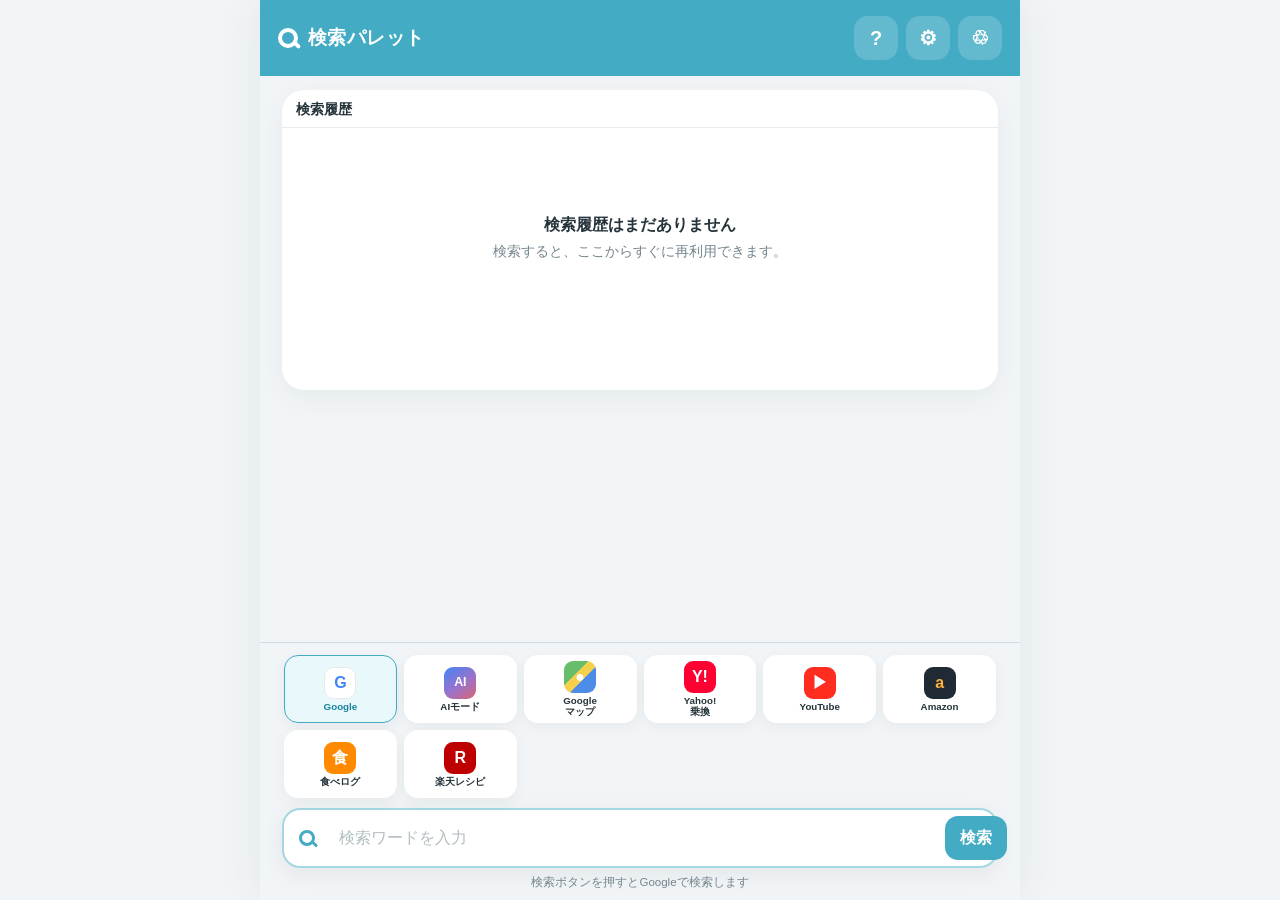
==== index.html @ 948d1f97 "Add files via upload" ====
<!doctype html>
<html lang="ja">
  <head>
    <meta charset="UTF-8" />
    <meta name="viewport" content="width=device-width, initial-scale=1, viewport-fit=cover" />
    <meta name="theme-color" content="#43abc4" />
    <meta name="apple-mobile-web-app-capable" content="yes" />
    <meta name="apple-mobile-web-app-status-bar-style" content="default" />
    <meta name="apple-mobile-web-app-title" content="検索パレット" />
    <meta name="description" content="検索先をすばやく選べる、履歴とお気に入り付きの検索ランチャー" />
    <link rel="manifest" href="./manifest.webmanifest" />
    <link rel="icon" href="./icon.svg" type="image/svg+xml" />
    <link rel="apple-touch-icon" href="./icon.svg" />
    <link rel="stylesheet" href="./styles.css?v=12" />
    <title>検索パレット</title>
  </head>
  <body>
    <div class="app-shell">
      <header class="app-header">
        <div class="brand" aria-label="検索パレット">
          <span class="brand-mark" aria-hidden="true"></span>
          <span>検索パレット</span>
        </div>
        <div class="header-actions">
          <button class="icon-button" id="helpButton" type="button" aria-label="使い方">?</button>
          <button class="icon-button" id="settingsButton" type="button" aria-label="普段使う駅の設定">⚙</button>
          <button class="icon-button" id="clearButton" type="button" aria-label="お気に入り以外の履歴を削除">
            <span aria-hidden="true">♲</span>
          </button>
        </div>
      </header>

      <main>
        <section class="history-card" aria-labelledby="historyTitle">
          <div class="section-heading">
            <h1 id="historyTitle">検索履歴</h1>
          </div>
          <div class="history-list" id="historyList" aria-live="polite"></div>
        </section>

        <section class="search-panel" aria-label="検索">
          <div class="service-strip" id="serviceStrip" aria-label="検索先を選択">
            <button class="service-button is-selected" type="button" data-service="google">
              <span class="service-icon google">G</span><span>Google</span>
            </button>
            <button class="service-button" type="button" data-service="aiMode">
              <span class="service-icon ai-mode">AI</span><span>AIモード</span>
            </button>
            <button class="service-button" type="button" data-service="maps">
              <span class="service-icon maps">●</span><span>Google<br />マップ</span>
            </button>
            <button class="service-button" type="button" data-service="yahooTransit">
              <span class="service-icon yahoo-transit">Y!</span><span>Yahoo!<br />乗換</span>
            </button>
            <button class="service-button" type="button" data-service="youtube">
              <span class="service-icon youtube">▶</span><span>YouTube</span>
            </button>
            <button class="service-button" type="button" data-service="amazon">
              <span class="service-icon amazon">a</span><span>Amazon</span>
            </button>
            <button class="service-button" type="button" data-service="tabelog">
              <span class="service-icon tabelog">食</span><span>食べログ</span>
            </button>
            <button class="service-button" type="button" data-service="rakuten">
              <span class="service-icon rakuten">R</span><span>楽天レシピ</span>
            </button>
          </div>

          <form class="search-form" id="searchForm">
            <label class="sr-only" for="searchInput">検索ワードを入力</label>
            <span class="input-mark" aria-hidden="true"></span>
            <input
              id="searchInput"
              name="query"
              type="search"
              placeholder="検索ワードを入力"
              autocomplete="off"
              autocapitalize="none"
              enterkeyhint="search"
              autofocus
            />
            <button class="input-clear-button" id="inputClearButton" type="button" aria-label="入力文字をすべて削除">×</button>
            <button class="submit-button" type="submit" aria-label="検索する">検索</button>
          </form>
          <p class="selected-service" id="selectedService">検索ボタンを押すとGoogleで検索します</p>
        </section>
      </main>
    </div>

    <dialog id="helpDialog">
      <div class="dialog-body">
        <h2>使い方</h2>
        <ol>
          <li>検索ワードを入力します。</li>
          <li>使いたいサービスのボタンを押すと、すぐに検索します。</li>
          <li>キーボードの「検索」または入力欄右側の検索ボタンでは、Google検索を実行します。</li>
        </ol>
        <p>履歴の星を押すと、お気に入りとして上部に固定できます。Yahoo!乗換案内の出発駅と検索ボタンの並び順は、右上の歯車ボタンから変更できます。</p>
        <button class="dialog-close" id="closeHelpButton" type="button">閉じる</button>
      </div>
    </dialog>

    <dialog id="stationDialog">
      <form class="dialog-body" id="stationForm" method="dialog">
        <h2>普段使う駅の設定</h2>
        <p>Yahoo!乗換案内で出発駅として使用します。駅名を入力してください。</p>
        <label class="station-label" for="stationInput">出発駅</label>
        <input id="stationInput" class="station-input" type="text" placeholder="例：浜松" autocomplete="off" />
        <div class="order-heading">
          <span>検索ボタンの並び順</span>
          <button id="resetOrderButton" class="order-reset" type="button">初期順に戻す</button>
        </div>
        <div id="orderList" class="order-list" aria-label="検索ボタンの並び順"></div>
        <div class="dialog-actions">
          <button class="dialog-cancel" id="cancelStationButton" type="button">キャンセル</button>
          <button class="dialog-close" type="submit">保存</button>
        </div>
      </form>
    </dialog>

    <div class="toast" id="toast" role="status" aria-live="polite"></div>
    <script src="./app.js?v=19" defer></script>
  </body>
</html>
---- styles.css ----
:root {
  color-scheme: light;
  --brand: #43abc4;
  --brand-deep: #18849e;
  --brand-pale: #e9f8fb;
  --ink: #25333a;
  --muted: #75868e;
  --line: #e6ecef;
  --surface: #ffffff;
  --page: #f2f5f7;
  --favorite: #f2b93b;
  font-family: -apple-system, BlinkMacSystemFont, "Hiragino Sans", "Yu Gothic", "Noto Sans JP", sans-serif;
}

* { box-sizing: border-box; }

html, body { margin: 0; min-height: 100%; background: var(--page); color: var(--ink); }

body {
  min-height: 100dvh;
  overscroll-behavior-y: none;
  -webkit-tap-highlight-color: transparent;
}

button, input { font: inherit; }
button { -webkit-touch-callout: none; }

.app-shell {
  min-height: 100dvh;
  max-width: 760px;
  margin: 0 auto;
  background: var(--page);
  box-shadow: 0 0 42px rgba(31, 68, 82, 0.08);
}

.app-header {
  min-height: calc(76px + env(safe-area-inset-top));
  padding: calc(14px + env(safe-area-inset-top)) 18px 14px;
  background: var(--brand);
  color: white;
  display: flex;
  align-items: center;
  justify-content: space-between;
}

.brand { display: flex; align-items: center; gap: 10px; font-weight: 800; font-size: 1.2rem; letter-spacing: .02em; }
.brand-mark, .input-mark { width: 20px; height: 20px; border: 4px solid currentColor; border-radius: 50%; display: inline-block; position: relative; }
.brand-mark::after, .input-mark::after { content: ""; width: 8px; height: 4px; background: currentColor; position: absolute; right: -7px; bottom: -3px; transform: rotate(45deg); border-radius: 4px; }
.header-actions { display: flex; gap: 8px; }
.icon-button { width: 44px; height: 44px; border: 0; border-radius: 14px; color: white; background: rgba(255,255,255,.17); font-weight: 800; font-size: 1.25rem; cursor: pointer; }

main { padding: 14px 14px calc(314px + env(safe-area-inset-bottom)); }
.history-card { background: var(--surface); border-radius: 22px; min-height: 300px; overflow: hidden; box-shadow: 0 8px 28px rgba(25, 63, 77, .06); }
.section-heading { padding: 10px 14px 8px; border-bottom: 1px solid var(--line); }
h1 { font-size: .9rem; margin: 0; }
.history-list { max-height: calc(100dvh - 335px); min-height: 220px; overflow-y: auto; }

.empty-state { min-height: 220px; display: grid; place-content: center; text-align: center; color: var(--muted); padding: 30px; }
.empty-state strong { color: var(--ink); margin-bottom: 6px; }
.empty-state p { margin: 0; font-size: .88rem; }
.history-item { display: grid; grid-template-columns: 44px 1fr 44px 44px; align-items: center; min-height: 68px; padding: 4px 8px; border-bottom: 1px solid var(--line); }
.history-item.is-favorite { background: linear-gradient(90deg, #fffaf0, #fff); }
.row-button { border: 0; background: transparent; color: #aec0c6; min-width: 44px; min-height: 44px; border-radius: 12px; cursor: pointer; font-size: 1.15rem; }
.row-button:active { background: var(--brand-pale); }
.favorite-button { color: #bdc9cd; font-size: 1.45rem; }
.favorite-button.is-active { color: var(--favorite); }
.history-query { border: 0; background: transparent; text-align: left; padding: 11px 8px; min-width: 0; cursor: pointer; color: var(--ink); }
.query-text { font-weight: 700; display: block; overflow: hidden; white-space: nowrap; text-overflow: ellipsis; }
.query-meta { display: block; color: var(--muted); font-size: .72rem; margin-top: 3px; }

.search-panel { position: fixed; z-index: 20; left: 50%; bottom: 0; transform: translateX(-50%); width: min(760px, 100%); padding: 10px 12px calc(10px + env(safe-area-inset-bottom)); background: rgba(242,245,247,.95); backdrop-filter: blur(16px); border-top: 1px solid rgba(180,198,205,.55); }
.search-panel.is-keyboard-visible { position: absolute; bottom: auto; transform: translate(-50%, -100%); padding-bottom: 10px; }
.service-strip { display: grid; grid-template-columns: repeat(4, minmax(0, 1fr)); gap: 7px; padding: 2px 2px 10px; }
.service-button { width: 100%; border: 1px solid transparent; border-radius: 14px; min-height: 62px; padding: 5px 2px 4px; background: var(--surface); color: var(--ink); display: flex; flex-direction: column; justify-content: center; align-items: center; gap: 3px; font-size: .61rem; line-height: 1.1; font-weight: 700; cursor: pointer; box-shadow: 0 4px 14px rgba(36,61,70,.06); }
.service-button.is-selected { border-color: var(--brand); background: var(--brand-pale); color: var(--brand-deep); }
.service-icon { width: 32px; height: 32px; border-radius: 9px; display: grid; place-items: center; color: white; background: var(--brand); font-size: 1rem; font-weight: 900; }
.service-icon.google { background: #fff; color: #4285f4; border: 1px solid #e7eaec; }
.service-icon.ai-mode { background: linear-gradient(145deg, #4285f4, #9b72cb 55%, #d96570); font-size: .78rem; letter-spacing: -.03em; }
.service-icon.maps { background: linear-gradient(135deg,#67bd6a 0 38%,#f4d04d 38% 58%,#4d8de7 58%); }
.service-icon.youtube { background: #ff2d20; }
.service-icon.rakuten { background: #bf0000; }
.service-icon.amazon { background: #202a35; color: #ffb23e; }
.service-icon.tabelog { background: #ff8a00; }
.service-icon.yahoo-transit { background: #ff0033; font-size: 1rem; }

.search-form { display: grid; grid-template-columns: 32px 1fr 38px auto; align-items: center; gap: 6px; min-height: 58px; padding: 6px 7px 6px 15px; background: var(--surface); border: 2px solid transparent; border-radius: 18px; box-shadow: 0 6px 22px rgba(36,61,70,.08); }
.search-form:focus-within { border-color: rgba(67,171,196,.48); }
.input-mark { width: 16px; height: 16px; border-width: 3px; color: var(--brand); }
.input-mark::after { width: 6px; height: 3px; right: -6px; }
#searchInput { width: 100%; border: 0; outline: 0; font-size: 1rem; color: var(--ink); min-height: 42px; background: transparent; }
#searchInput::placeholder { color: #b3bec2; }
.input-clear-button { width: 36px; height: 36px; border: 0; border-radius: 50%; background: #e8edef; color: #71828a; font-size: 1.35rem; line-height: 1; font-weight: 500; cursor: pointer; }
.input-clear-button[hidden] { display: none; }
.submit-button { border: 0; border-radius: 13px; min-width: 62px; min-height: 44px; background: var(--brand); color: white; font-weight: 800; cursor: pointer; }
.submit-button:active { background: var(--brand-deep); }
.selected-service { margin: 7px 4px 0; text-align: center; color: var(--muted); font-size: .72rem; }

dialog { width: min(420px, calc(100% - 36px)); border: 0; border-radius: 22px; padding: 0; color: var(--ink); box-shadow: 0 20px 80px rgba(17,45,55,.28); }
dialog::backdrop { background: rgba(20,45,55,.42); backdrop-filter: blur(3px); }
.dialog-body { padding: 24px; }
.dialog-body h2 { margin: 0 0 14px; }
.dialog-body ol { padding-left: 1.4rem; line-height: 1.8; }
.dialog-body p { font-size: .88rem; color: var(--muted); line-height: 1.7; }
.dialog-close { width: 100%; min-height: 48px; border: 0; border-radius: 14px; background: var(--brand); color: white; font-weight: 800; }
.station-label { display: block; margin: 18px 0 7px; font-size: .82rem; font-weight: 800; }
.station-input { width: 100%; min-height: 50px; border: 2px solid var(--line); border-radius: 14px; padding: 0 14px; outline: 0; font-size: 1rem; }
.station-input:focus { border-color: var(--brand); }
.order-heading { display: flex; align-items: center; justify-content: space-between; gap: 12px; margin: 20px 0 8px; font-size: .82rem; font-weight: 800; }
.order-reset { border: 0; background: transparent; color: var(--brand-deep); padding: 6px; font-size: .76rem; font-weight: 800; }
.order-list { border: 1px solid var(--line); border-radius: 14px; overflow: hidden; max-height: 250px; overflow-y: auto; }
.order-item { display: grid; grid-template-columns: 1fr 42px 42px; align-items: center; min-height: 44px; padding-left: 13px; border-bottom: 1px solid var(--line); font-size: .82rem; font-weight: 700; }
.order-item:last-child { border-bottom: 0; }
.order-button { height: 38px; border: 0; background: transparent; color: var(--brand-deep); font-size: 1.05rem; font-weight: 900; }
.order-button:disabled { color: #c9d3d7; }
.dialog-actions { display: grid; grid-template-columns: 1fr 1.4fr; gap: 10px; margin-top: 18px; }
.dialog-actions .dialog-close { width: auto; }
.dialog-cancel { min-height: 48px; border: 0; border-radius: 14px; background: #edf1f3; color: var(--ink); font-weight: 800; }
.toast { position: fixed; z-index: 50; top: calc(86px + env(safe-area-inset-top)); left: 50%; transform: translate(-50%,-12px); max-width: calc(100% - 32px); background: #26383f; color: white; padding: 10px 16px; border-radius: 999px; font-size: .82rem; opacity: 0; pointer-events: none; transition: .2s ease; }
.toast.is-visible { opacity: 1; transform: translate(-50%,0); }
.sr-only { position: absolute; width: 1px; height: 1px; padding: 0; margin: -1px; overflow: hidden; clip: rect(0,0,0,0); white-space: nowrap; border: 0; }

@media (min-width: 620px) {
  main { padding-left: 22px; padding-right: 22px; padding-bottom: calc(250px + env(safe-area-inset-bottom)); }
  .search-panel { padding-left: 22px; padding-right: 22px; }
  .service-strip { grid-template-columns: repeat(6, minmax(0, 1fr)); }
  .service-button { min-height: 68px; }
}

@media (max-height: 680px) {
  .history-list { max-height: 250px; }
  .history-card { min-height: 250px; }
}

@media (prefers-reduced-motion: reduce) { *, *::before, *::after { scroll-behavior: auto !important; transition: none !important; } }
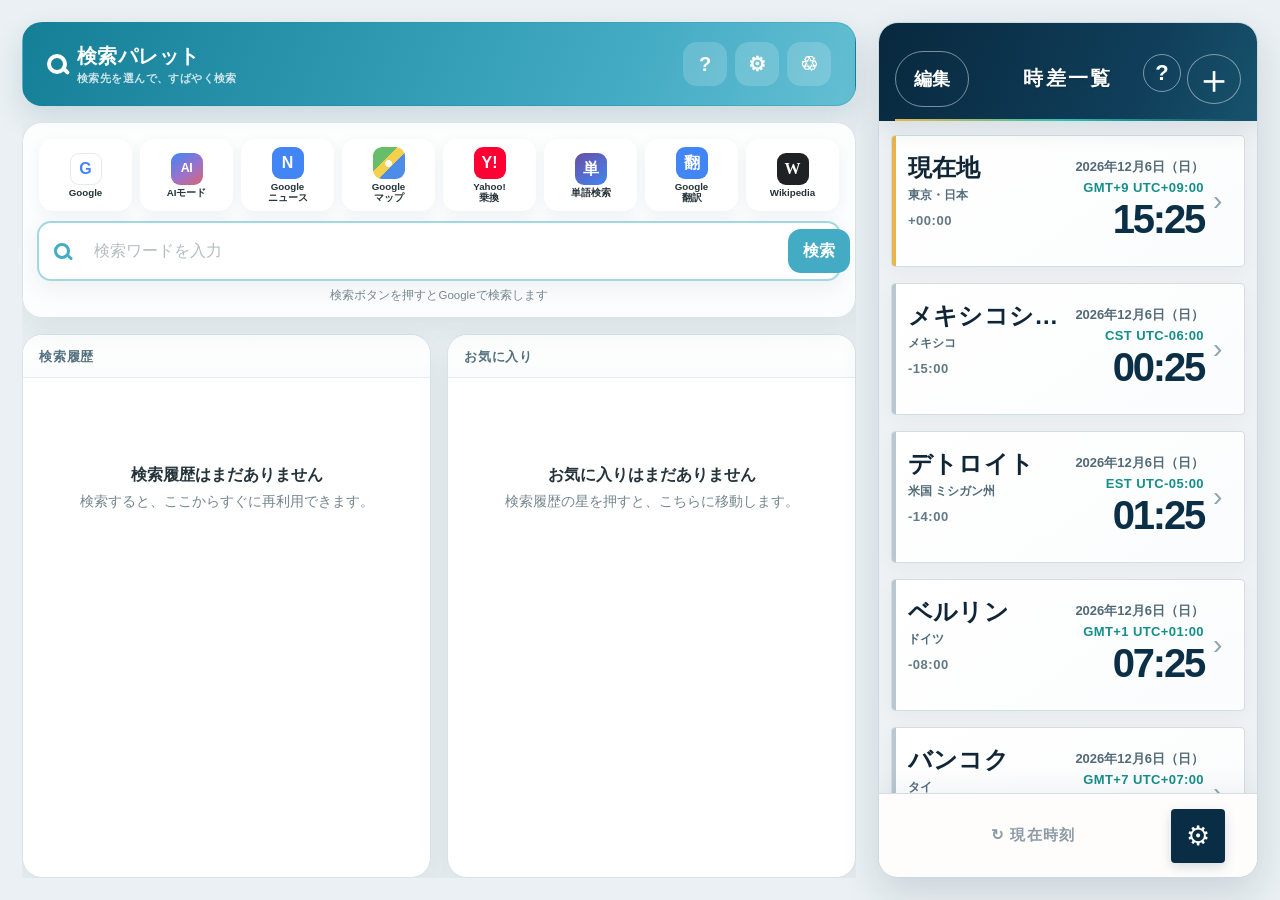
==== commit 2c12cb5b: "Add files via upload" ====
--- a/index.html
+++ b/index.html
@@ -11,15 +11,16 @@
     <link rel="manifest" href="./manifest.webmanifest" />
     <link rel="icon" href="./icon.svg" type="image/svg+xml" />
     <link rel="apple-touch-icon" href="./icon.svg" />
-    <link rel="stylesheet" href="./styles.css?v=12" />
+    <link rel="stylesheet" href="./styles.css" />
     <title>検索パレット</title>
   </head>
   <body>
     <div class="app-shell">
+      <div class="workspace">
       <header class="app-header">
         <div class="brand" aria-label="検索パレット">
           <span class="brand-mark" aria-hidden="true"></span>
-          <span>検索パレット</span>
+          <span><strong>検索パレット</strong><small>検索先を選んで、すばやく検索</small></span>
         </div>
         <div class="header-actions">
           <button class="icon-button" id="helpButton" type="button" aria-label="使い方">?</button>
@@ -30,21 +31,32 @@
         </div>
       </header>
 
-      <main>
-        <section class="history-card" aria-labelledby="historyTitle">
-          <div class="section-heading">
-            <h1 id="historyTitle">検索履歴</h1>
-          </div>
-          <div class="history-list" id="historyList" aria-live="polite"></div>
-        </section>
+      <main class="search-workspace">
+        <div class="records-grid">
+          <section class="history-card" aria-labelledby="historyTitle">
+            <div class="section-heading">
+              <h1 id="historyTitle">検索履歴</h1>
+            </div>
+            <div class="history-list" id="historyList" aria-live="polite"></div>
+          </section>
+          <section class="favorites-card" aria-labelledby="favoritesTitle">
+            <div class="section-heading favorites-heading">
+              <h1 id="favoritesTitle">お気に入り</h1>
+            </div>
+            <div class="history-list" id="favoritesList" aria-live="polite"></div>
+          </section>
+        </div>
 
         <section class="search-panel" aria-label="検索">
           <div class="service-strip" id="serviceStrip" aria-label="検索先を選択">
-            <button class="service-button is-selected" type="button" data-service="google">
+            <button class="service-button" type="button" data-service="google">
               <span class="service-icon google">G</span><span>Google</span>
             </button>
             <button class="service-button" type="button" data-service="aiMode">
               <span class="service-icon ai-mode">AI</span><span>AIモード</span>
+            </button>
+            <button class="service-button" type="button" data-service="googleNews">
+              <span class="service-icon google-news">N</span><span>Google<br />ニュース</span>
             </button>
             <button class="service-button" type="button" data-service="maps">
               <span class="service-icon maps">●</span><span>Google<br />マップ</span>
@@ -52,17 +64,14 @@
             <button class="service-button" type="button" data-service="yahooTransit">
               <span class="service-icon yahoo-transit">Y!</span><span>Yahoo!<br />乗換</span>
             </button>
-            <button class="service-button" type="button" data-service="youtube">
-              <span class="service-icon youtube">▶</span><span>YouTube</span>
+            <button class="service-button" type="button" data-service="wordAi">
+              <span class="service-icon word-ai">単</span><span>単語検索</span>
             </button>
-            <button class="service-button" type="button" data-service="amazon">
-              <span class="service-icon amazon">a</span><span>Amazon</span>
+            <button class="service-button" type="button" data-service="googleTranslate">
+              <span class="service-icon google-translate">翻</span><span>Google<br />翻訳</span>
             </button>
-            <button class="service-button" type="button" data-service="tabelog">
-              <span class="service-icon tabelog">食</span><span>食べログ</span>
-            </button>
-            <button class="service-button" type="button" data-service="rakuten">
-              <span class="service-icon rakuten">R</span><span>楽天レシピ</span>
+            <button class="service-button" type="button" data-service="wikipedia">
+              <span class="service-icon wikipedia">W</span><span>Wikipedia</span>
             </button>
           </div>
 
@@ -85,6 +94,10 @@
           <p class="selected-service" id="selectedService">検索ボタンを押すとGoogleで検索します</p>
         </section>
       </main>
+      <aside class="clock-workspace" aria-label="時差一覧">
+        <iframe class="clock-frame" src="./world-clock.html" title="世界時差時計"></iframe>
+      </aside>
+      </div>
     </div>
 
     <dialog id="helpDialog">
@@ -119,6 +132,6 @@
     </dialog>
 
     <div class="toast" id="toast" role="status" aria-live="polite"></div>
-    <script src="./app.js?v=19" defer></script>
+    <script src="./app.js" defer></script>
   </body>
 </html>
--- a/styles.css
+++ b/styles.css
@@ -18,7 +18,7 @@
 
 body {
   min-height: 100dvh;
-  overscroll-behavior-y: none;
+  overscroll-behavior-y: contain;
   -webkit-tap-highlight-color: transparent;
 }
 
@@ -27,7 +27,7 @@
 
 .app-shell {
   min-height: 100dvh;
-  max-width: 760px;
+  max-width: 1480px;
   margin: 0 auto;
   background: var(--page);
   box-shadow: 0 0 42px rgba(31, 68, 82, 0.08);
@@ -44,13 +44,19 @@
 }
 
 .brand { display: flex; align-items: center; gap: 10px; font-weight: 800; font-size: 1.2rem; letter-spacing: .02em; }
+.brand > span:last-child { display: flex; flex-direction: column; gap: 2px; }
+.brand strong { font: inherit; }
+.brand small { font-size: .66rem; font-weight: 600; opacity: .78; letter-spacing: .04em; }
 .brand-mark, .input-mark { width: 20px; height: 20px; border: 4px solid currentColor; border-radius: 50%; display: inline-block; position: relative; }
 .brand-mark::after, .input-mark::after { content: ""; width: 8px; height: 4px; background: currentColor; position: absolute; right: -7px; bottom: -3px; transform: rotate(45deg); border-radius: 4px; }
 .header-actions { display: flex; gap: 8px; }
 .icon-button { width: 44px; height: 44px; border: 0; border-radius: 14px; color: white; background: rgba(255,255,255,.17); font-weight: 800; font-size: 1.25rem; cursor: pointer; }
 
+.workspace { min-width: 0; }
 main { padding: 14px 14px calc(314px + env(safe-area-inset-bottom)); }
-.history-card { background: var(--surface); border-radius: 22px; min-height: 300px; overflow: hidden; box-shadow: 0 8px 28px rgba(25, 63, 77, .06); }
+.records-grid { min-width: 0; }
+.history-card, .favorites-card { background: var(--surface); border-radius: 22px; min-height: 300px; overflow: hidden; box-shadow: 0 8px 28px rgba(25, 63, 77, .06); }
+.favorites-card { margin-top: 14px; }
 .section-heading { padding: 10px 14px 8px; border-bottom: 1px solid var(--line); }
 h1 { font-size: .9rem; margin: 0; }
 .history-list { max-height: calc(100dvh - 335px); min-height: 220px; overflow-y: auto; }
@@ -72,28 +78,36 @@
 .search-panel.is-keyboard-visible { position: absolute; bottom: auto; transform: translate(-50%, -100%); padding-bottom: 10px; }
 .service-strip { display: grid; grid-template-columns: repeat(4, minmax(0, 1fr)); gap: 7px; padding: 2px 2px 10px; }
 .service-button { width: 100%; border: 1px solid transparent; border-radius: 14px; min-height: 62px; padding: 5px 2px 4px; background: var(--surface); color: var(--ink); display: flex; flex-direction: column; justify-content: center; align-items: center; gap: 3px; font-size: .61rem; line-height: 1.1; font-weight: 700; cursor: pointer; box-shadow: 0 4px 14px rgba(36,61,70,.06); }
-.service-button.is-selected { border-color: var(--brand); background: var(--brand-pale); color: var(--brand-deep); }
+.service-button:active { border-color: var(--brand); background: var(--brand-pale); color: var(--brand-deep); }
 .service-icon { width: 32px; height: 32px; border-radius: 9px; display: grid; place-items: center; color: white; background: var(--brand); font-size: 1rem; font-weight: 900; }
 .service-icon.google { background: #fff; color: #4285f4; border: 1px solid #e7eaec; }
 .service-icon.ai-mode { background: linear-gradient(145deg, #4285f4, #9b72cb 55%, #d96570); font-size: .78rem; letter-spacing: -.03em; }
 .service-icon.maps { background: linear-gradient(135deg,#67bd6a 0 38%,#f4d04d 38% 58%,#4d8de7 58%); }
-.service-icon.youtube { background: #ff2d20; }
-.service-icon.rakuten { background: #bf0000; }
-.service-icon.amazon { background: #202a35; color: #ffb23e; }
-.service-icon.tabelog { background: #ff8a00; }
+.service-icon.google-news { background: #4285f4; }
+.service-icon.wikipedia { background: #202124; font-family: Georgia, serif; }
+.service-icon.google-translate { background: #4285f4; }
+.service-icon.word-ai { background: linear-gradient(145deg, #6750a4, #4285f4); }
 .service-icon.yahoo-transit { background: #ff0033; font-size: 1rem; }
 
-.search-form { display: grid; grid-template-columns: 32px 1fr 38px auto; align-items: center; gap: 6px; min-height: 58px; padding: 6px 7px 6px 15px; background: var(--surface); border: 2px solid transparent; border-radius: 18px; box-shadow: 0 6px 22px rgba(36,61,70,.08); }
+.search-form { display: grid; grid-template-columns: 32px minmax(0, 1fr) 38px auto; align-items: center; gap: 6px; min-width: 0; min-height: 58px; padding: 6px 7px 6px 15px; background: var(--surface); border: 2px solid transparent; border-radius: 18px; box-shadow: 0 6px 22px rgba(36,61,70,.08); }
 .search-form:focus-within { border-color: rgba(67,171,196,.48); }
 .input-mark { width: 16px; height: 16px; border-width: 3px; color: var(--brand); }
 .input-mark::after { width: 6px; height: 3px; right: -6px; }
-#searchInput { width: 100%; border: 0; outline: 0; font-size: 1rem; color: var(--ink); min-height: 42px; background: transparent; }
+#searchInput { width: 100%; min-width: 0; border: 0; outline: 0; font-size: 1rem; color: var(--ink); min-height: 42px; background: transparent; }
+#searchInput::-webkit-search-cancel-button { display: none; -webkit-appearance: none; appearance: none; }
 #searchInput::placeholder { color: #b3bec2; }
 .input-clear-button { width: 36px; height: 36px; border: 0; border-radius: 50%; background: #e8edef; color: #71828a; font-size: 1.35rem; line-height: 1; font-weight: 500; cursor: pointer; }
 .input-clear-button[hidden] { display: none; }
 .submit-button { border: 0; border-radius: 13px; min-width: 62px; min-height: 44px; background: var(--brand); color: white; font-weight: 800; cursor: pointer; }
 .submit-button:active { background: var(--brand-deep); }
 .selected-service { margin: 7px 4px 0; text-align: center; color: var(--muted); font-size: .72rem; }
+.clock-workspace { display: none; margin: 0 14px calc(326px + env(safe-area-inset-bottom)); background: #fff; border: 1px solid #dfe7eb; border-radius: 22px; overflow: hidden; box-shadow: 0 12px 34px rgba(24, 61, 76, .08); }
+.clock-panel-heading { min-height: 72px; padding: 15px 18px; display: flex; align-items: center; justify-content: space-between; background: linear-gradient(135deg, #102a43, #19516a); color: #fff; }
+.clock-panel-heading h2 { margin: 2px 0 0; font-size: 1rem; }
+.panel-kicker { color: #6ee0da; font-size: .62rem; font-weight: 800; letter-spacing: .16em; }
+.live-badge { display: flex; align-items: center; gap: 6px; font-size: .66rem; font-weight: 800; letter-spacing: .08em; opacity: .86; }
+.live-badge i { width: 7px; height: 7px; border-radius: 50%; background: #55e0b6; box-shadow: 0 0 0 4px rgba(85,224,182,.16); }
+.clock-frame { display: block; width: 100%; height: 720px; border: 0; background: #eef2f4; }
 
 dialog { width: min(420px, calc(100% - 36px)); border: 0; border-radius: 22px; padding: 0; color: var(--ink); box-shadow: 0 20px 80px rgba(17,45,55,.28); }
 dialog::backdrop { background: rgba(20,45,55,.42); backdrop-filter: blur(3px); }
@@ -126,6 +140,32 @@
   .service-button { min-height: 68px; }
 }
 
+@media (min-width: 1080px) {
+  body { background: #eaf0f3; overflow: hidden; }
+  .app-shell { height: 100dvh; min-height: 720px; max-width: 1600px; padding: 22px; background: transparent; box-shadow: none; }
+  .workspace { height: 100%; min-height: 676px; display: grid; grid-template-columns: minmax(0, 1fr) clamp(380px, 27vw, 430px); grid-template-rows: 84px minmax(0, 1fr); gap: 16px 22px; padding: 0; }
+  .app-header { grid-column: 1; grid-row: 1; min-height: 84px; padding: 16px 24px; border: 1px solid rgba(21,126,151,.22); border-radius: 20px; background: linear-gradient(112deg, #157f98, #43abc4 72%, #64bfd3); box-shadow: 0 12px 28px rgba(22,89,108,.15); }
+  .brand { font-size: 1.28rem; }
+  .search-workspace { grid-column: 1; grid-row: 2; min-width: 0; height: 100%; padding: 0; display: grid; grid-template-rows: auto minmax(0, 1fr); gap: 16px; overflow: hidden; }
+  .records-grid { grid-row: 2; min-height: 0; display: grid; grid-template-columns: minmax(0, 1fr) minmax(0, 1fr); gap: 16px; }
+  .history-card, .favorites-card { min-height: 0; height: 100%; border-radius: 20px; border: 1px solid #d8e3e8; box-shadow: 0 12px 30px rgba(25,63,77,.08); }
+  .favorites-card { margin-top: 0; }
+  .section-heading { padding: 13px 16px 11px; background: linear-gradient(180deg, #fff, #fbfcfd); }
+  .section-heading h1 { font-size: .82rem; color: #52707e; letter-spacing: .06em; }
+  .history-list { max-height: none; height: calc(100% - 40px); min-height: 0; }
+  .search-panel { grid-row: 1; position: static; width: auto; transform: none; padding: 14px; border: 1px solid #d8e3e8; border-radius: 20px; background: rgba(255,255,255,.86); box-shadow: 0 12px 30px rgba(25,63,77,.08); }
+  .service-strip { grid-template-columns: repeat(8, minmax(0, 1fr)); gap: 8px; }
+  .service-button { min-height: 72px; }
+  .search-form { border-radius: 14px; }
+  .clock-workspace { grid-column: 2; grid-row: 1 / 3; min-width: 0; height: 100%; margin: 0; border: 1px solid #cbd9e0; border-radius: 20px; display: block; background: #fff; box-shadow: 0 16px 38px rgba(18,48,68,.14); }
+  .clock-frame { height: 100%; min-height: 0; }
+}
+
+@media (max-width: 1079px) {
+  .app-shell { max-width: 760px; }
+  .brand small { display: none; }
+}
+
 @media (max-height: 680px) {
   .history-list { max-height: 250px; }
   .history-card { min-height: 250px; }
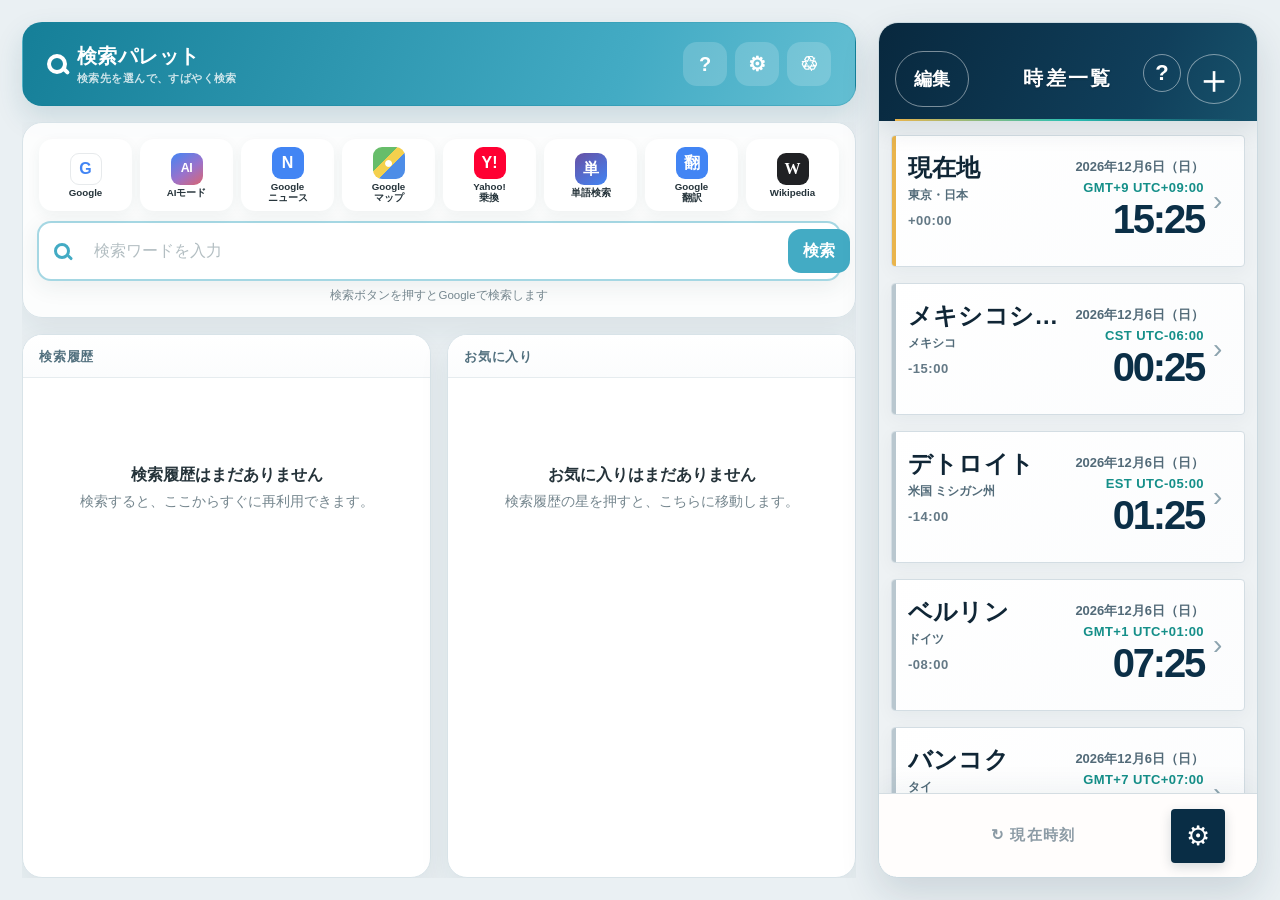
==== commit c988e376: "Add files via upload" ====
--- a/index.html
+++ b/index.html
@@ -32,21 +32,6 @@
       </header>
 
       <main class="search-workspace">
-        <div class="records-grid">
-          <section class="history-card" aria-labelledby="historyTitle">
-            <div class="section-heading">
-              <h1 id="historyTitle">検索履歴</h1>
-            </div>
-            <div class="history-list" id="historyList" aria-live="polite"></div>
-          </section>
-          <section class="favorites-card" aria-labelledby="favoritesTitle">
-            <div class="section-heading favorites-heading">
-              <h1 id="favoritesTitle">お気に入り</h1>
-            </div>
-            <div class="history-list" id="favoritesList" aria-live="polite"></div>
-          </section>
-        </div>
-
         <section class="search-panel" aria-label="検索">
           <div class="service-strip" id="serviceStrip" aria-label="検索先を選択">
             <button class="service-button" type="button" data-service="google">
@@ -93,6 +78,21 @@
           </form>
           <p class="selected-service" id="selectedService">検索ボタンを押すとGoogleで検索します</p>
         </section>
+
+        <div class="records-grid">
+          <section class="history-card" aria-labelledby="historyTitle">
+            <div class="section-heading">
+              <h1 id="historyTitle">検索履歴</h1>
+            </div>
+            <div class="history-list" id="historyList" aria-live="polite"></div>
+          </section>
+          <section class="favorites-card" aria-labelledby="favoritesTitle">
+            <div class="section-heading favorites-heading">
+              <h1 id="favoritesTitle">お気に入り</h1>
+            </div>
+            <div class="history-list" id="favoritesList" aria-live="polite"></div>
+          </section>
+        </div>
       </main>
       <aside class="clock-workspace" aria-label="時差一覧">
         <iframe class="clock-frame" src="./world-clock.html" title="世界時差時計"></iframe>
--- a/styles.css
+++ b/styles.css
@@ -53,7 +53,8 @@
 .icon-button { width: 44px; height: 44px; border: 0; border-radius: 14px; color: white; background: rgba(255,255,255,.17); font-weight: 800; font-size: 1.25rem; cursor: pointer; }
 
 .workspace { min-width: 0; }
-main { padding: 14px 14px calc(314px + env(safe-area-inset-bottom)); }
+main { padding: 14px; }
+.search-workspace { display: flex; flex-direction: column; gap: 14px; }
 .records-grid { min-width: 0; }
 .history-card, .favorites-card { background: var(--surface); border-radius: 22px; min-height: 300px; overflow: hidden; box-shadow: 0 8px 28px rgba(25, 63, 77, .06); }
 .favorites-card { margin-top: 14px; }
@@ -74,8 +75,7 @@
 .query-text { font-weight: 700; display: block; overflow: hidden; white-space: nowrap; text-overflow: ellipsis; }
 .query-meta { display: block; color: var(--muted); font-size: .72rem; margin-top: 3px; }
 
-.search-panel { position: fixed; z-index: 20; left: 50%; bottom: 0; transform: translateX(-50%); width: min(760px, 100%); padding: 10px 12px calc(10px + env(safe-area-inset-bottom)); background: rgba(242,245,247,.95); backdrop-filter: blur(16px); border-top: 1px solid rgba(180,198,205,.55); }
-.search-panel.is-keyboard-visible { position: absolute; bottom: auto; transform: translate(-50%, -100%); padding-bottom: 10px; }
+.search-panel { width: 100%; padding: 10px 12px; background: rgba(242,245,247,.95); border: 1px solid rgba(180,198,205,.55); border-radius: 22px; }
 .service-strip { display: grid; grid-template-columns: repeat(4, minmax(0, 1fr)); gap: 7px; padding: 2px 2px 10px; }
 .service-button { width: 100%; border: 1px solid transparent; border-radius: 14px; min-height: 62px; padding: 5px 2px 4px; background: var(--surface); color: var(--ink); display: flex; flex-direction: column; justify-content: center; align-items: center; gap: 3px; font-size: .61rem; line-height: 1.1; font-weight: 700; cursor: pointer; box-shadow: 0 4px 14px rgba(36,61,70,.06); }
 .service-button:active { border-color: var(--brand); background: var(--brand-pale); color: var(--brand-deep); }
@@ -134,7 +134,7 @@
 .sr-only { position: absolute; width: 1px; height: 1px; padding: 0; margin: -1px; overflow: hidden; clip: rect(0,0,0,0); white-space: nowrap; border: 0; }
 
 @media (min-width: 620px) {
-  main { padding-left: 22px; padding-right: 22px; padding-bottom: calc(250px + env(safe-area-inset-bottom)); }
+  main { padding: 22px; }
   .search-panel { padding-left: 22px; padding-right: 22px; }
   .service-strip { grid-template-columns: repeat(6, minmax(0, 1fr)); }
   .service-button { min-height: 68px; }
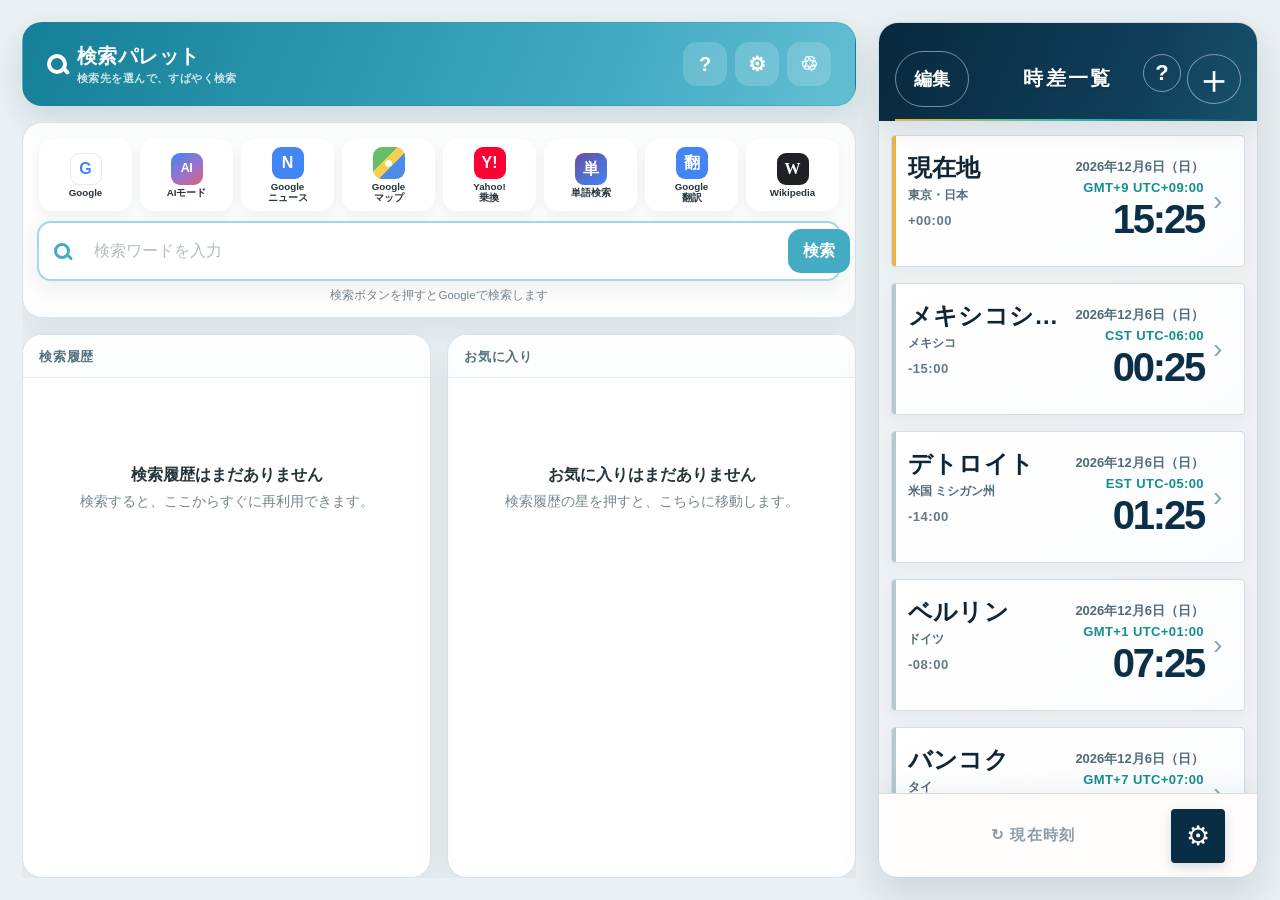
==== commit b61475e3: "Add files via upload" ====
--- a/index.html
+++ b/index.html
@@ -80,17 +80,17 @@
         </section>
 
         <div class="records-grid">
+          <section class="favorites-card" aria-labelledby="favoritesTitle">
+            <div class="section-heading favorites-heading">
+              <h1 id="favoritesTitle">お気に入り</h1>
+            </div>
+            <div class="history-list" id="favoritesList" aria-live="polite"></div>
+          </section>
           <section class="history-card" aria-labelledby="historyTitle">
             <div class="section-heading">
               <h1 id="historyTitle">検索履歴</h1>
             </div>
             <div class="history-list" id="historyList" aria-live="polite"></div>
-          </section>
-          <section class="favorites-card" aria-labelledby="favoritesTitle">
-            <div class="section-heading favorites-heading">
-              <h1 id="favoritesTitle">お気に入り</h1>
-            </div>
-            <div class="history-list" id="favoritesList" aria-live="polite"></div>
           </section>
         </div>
       </main>
--- a/styles.css
+++ b/styles.css
@@ -57,7 +57,7 @@
 .search-workspace { display: flex; flex-direction: column; gap: 14px; }
 .records-grid { min-width: 0; }
 .history-card, .favorites-card { background: var(--surface); border-radius: 22px; min-height: 300px; overflow: hidden; box-shadow: 0 8px 28px rgba(25, 63, 77, .06); }
-.favorites-card { margin-top: 14px; }
+.history-card { margin-top: 14px; }
 .section-heading { padding: 10px 14px 8px; border-bottom: 1px solid var(--line); }
 h1 { font-size: .9rem; margin: 0; }
 .history-list { max-height: calc(100dvh - 335px); min-height: 220px; overflow-y: auto; }
@@ -149,7 +149,8 @@
   .search-workspace { grid-column: 1; grid-row: 2; min-width: 0; height: 100%; padding: 0; display: grid; grid-template-rows: auto minmax(0, 1fr); gap: 16px; overflow: hidden; }
   .records-grid { grid-row: 2; min-height: 0; display: grid; grid-template-columns: minmax(0, 1fr) minmax(0, 1fr); gap: 16px; }
   .history-card, .favorites-card { min-height: 0; height: 100%; border-radius: 20px; border: 1px solid #d8e3e8; box-shadow: 0 12px 30px rgba(25,63,77,.08); }
-  .favorites-card { margin-top: 0; }
+  .history-card { grid-column: 1; grid-row: 1; margin-top: 0; }
+  .favorites-card { grid-column: 2; grid-row: 1; margin-top: 0; }
   .section-heading { padding: 13px 16px 11px; background: linear-gradient(180deg, #fff, #fbfcfd); }
   .section-heading h1 { font-size: .82rem; color: #52707e; letter-spacing: .06em; }
   .history-list { max-height: none; height: calc(100% - 40px); min-height: 0; }
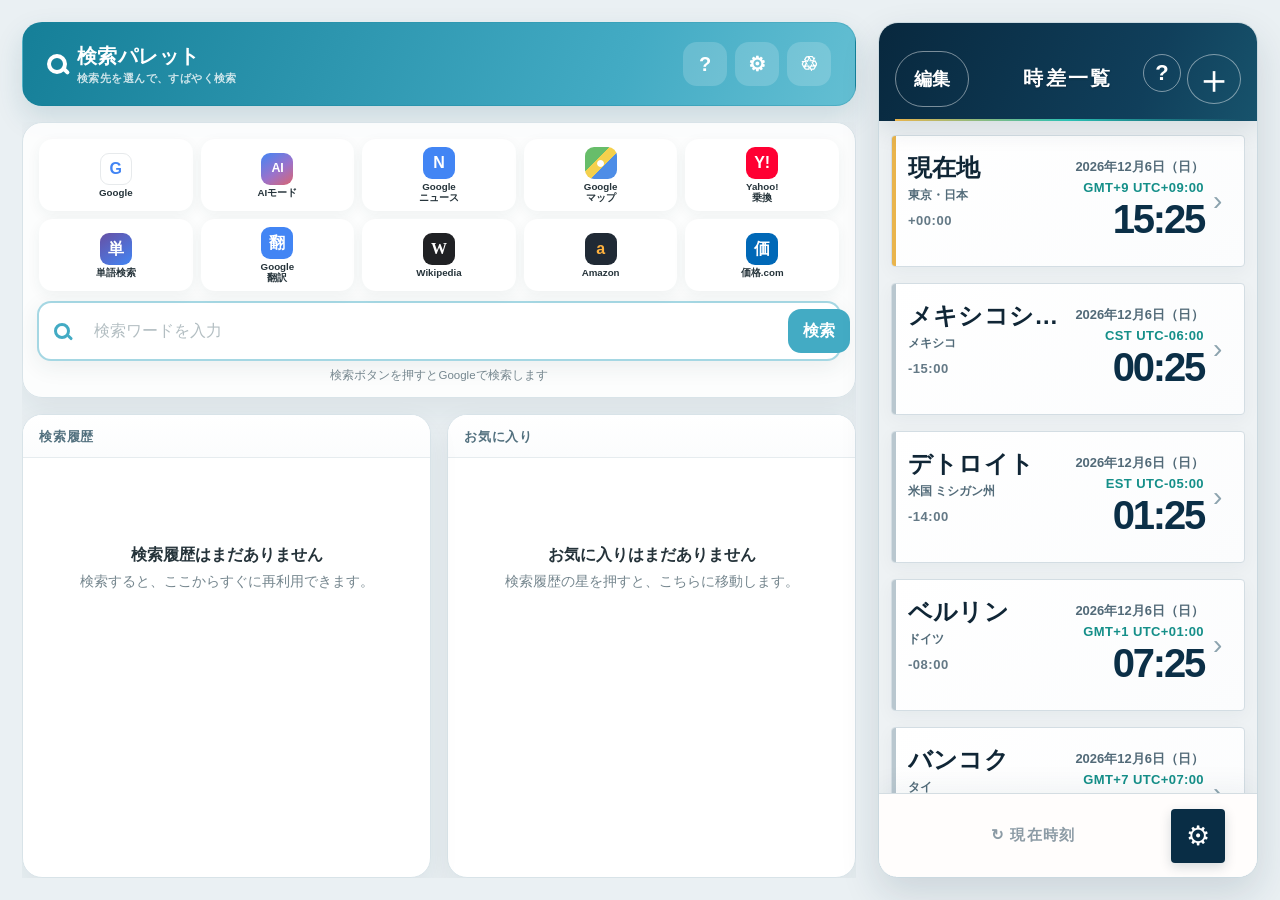
==== commit fe70da3a: "Add files via upload" ====
--- a/index.html
+++ b/index.html
@@ -58,6 +58,12 @@
             <button class="service-button" type="button" data-service="wikipedia">
               <span class="service-icon wikipedia">W</span><span>Wikipedia</span>
             </button>
+            <button class="service-button" type="button" data-service="amazon">
+              <span class="service-icon amazon">a</span><span>Amazon</span>
+            </button>
+            <button class="service-button" type="button" data-service="kakaku">
+              <span class="service-icon kakaku">価</span><span>価格.com</span>
+            </button>
           </div>
 
           <form class="search-form" id="searchForm">
@@ -108,7 +114,7 @@
           <li>使いたいサービスのボタンを押すと、すぐに検索します。</li>
           <li>キーボードの「検索」または入力欄右側の検索ボタンでは、Google検索を実行します。</li>
         </ol>
-        <p>履歴の星を押すと、お気に入りとして上部に固定できます。Yahoo!乗換案内の出発駅と検索ボタンの並び順は、右上の歯車ボタンから変更できます。</p>
+        <p>履歴の星を押すと、お気に入りとして上部に固定できます。Yahoo!乗換案内の出発駅と検索ボタンの並び順・表示は、右上の歯車ボタンから変更できます。</p>
         <button class="dialog-close" id="closeHelpButton" type="button">閉じる</button>
       </div>
     </dialog>
@@ -120,7 +126,7 @@
         <label class="station-label" for="stationInput">出発駅</label>
         <input id="stationInput" class="station-input" type="text" placeholder="例：浜松" autocomplete="off" />
         <div class="order-heading">
-          <span>検索ボタンの並び順</span>
+          <span>検索ボタンの並び順・表示</span>
           <button id="resetOrderButton" class="order-reset" type="button">初期順に戻す</button>
         </div>
         <div id="orderList" class="order-list" aria-label="検索ボタンの並び順"></div>
--- a/styles.css
+++ b/styles.css
@@ -58,6 +58,10 @@
 .records-grid { min-width: 0; }
 .history-card, .favorites-card { background: var(--surface); border-radius: 22px; min-height: 300px; overflow: hidden; box-shadow: 0 8px 28px rgba(25, 63, 77, .06); }
 .history-card { margin-top: 14px; }
+.favorites-card { min-height: 0; }
+.favorites-card .history-list { min-height: 0; }
+.favorites-card .empty-state { min-height: 68px; padding: 12px 18px; }
+.favorites-card .empty-state p { display: none; }
 .section-heading { padding: 10px 14px 8px; border-bottom: 1px solid var(--line); }
 h1 { font-size: .9rem; margin: 0; }
 .history-list { max-height: calc(100dvh - 335px); min-height: 220px; overflow-y: auto; }
@@ -78,6 +82,7 @@
 .search-panel { width: 100%; padding: 10px 12px; background: rgba(242,245,247,.95); border: 1px solid rgba(180,198,205,.55); border-radius: 22px; }
 .service-strip { display: grid; grid-template-columns: repeat(4, minmax(0, 1fr)); gap: 7px; padding: 2px 2px 10px; }
 .service-button { width: 100%; border: 1px solid transparent; border-radius: 14px; min-height: 62px; padding: 5px 2px 4px; background: var(--surface); color: var(--ink); display: flex; flex-direction: column; justify-content: center; align-items: center; gap: 3px; font-size: .61rem; line-height: 1.1; font-weight: 700; cursor: pointer; box-shadow: 0 4px 14px rgba(36,61,70,.06); }
+.service-button[hidden] { display: none !important; }
 .service-button:active { border-color: var(--brand); background: var(--brand-pale); color: var(--brand-deep); }
 .service-icon { width: 32px; height: 32px; border-radius: 9px; display: grid; place-items: center; color: white; background: var(--brand); font-size: 1rem; font-weight: 900; }
 .service-icon.google { background: #fff; color: #4285f4; border: 1px solid #e7eaec; }
@@ -88,6 +93,8 @@
 .service-icon.google-translate { background: #4285f4; }
 .service-icon.word-ai { background: linear-gradient(145deg, #6750a4, #4285f4); }
 .service-icon.yahoo-transit { background: #ff0033; font-size: 1rem; }
+.service-icon.amazon { background: #202a35; color: #ffb23e; }
+.service-icon.kakaku { background: #0068b7; }
 
 .search-form { display: grid; grid-template-columns: 32px minmax(0, 1fr) 38px auto; align-items: center; gap: 6px; min-width: 0; min-height: 58px; padding: 6px 7px 6px 15px; background: var(--surface); border: 2px solid transparent; border-radius: 18px; box-shadow: 0 6px 22px rgba(36,61,70,.08); }
 .search-form:focus-within { border-color: rgba(67,171,196,.48); }
@@ -122,10 +129,12 @@
 .order-heading { display: flex; align-items: center; justify-content: space-between; gap: 12px; margin: 20px 0 8px; font-size: .82rem; font-weight: 800; }
 .order-reset { border: 0; background: transparent; color: var(--brand-deep); padding: 6px; font-size: .76rem; font-weight: 800; }
 .order-list { border: 1px solid var(--line); border-radius: 14px; overflow: hidden; max-height: 250px; overflow-y: auto; }
-.order-item { display: grid; grid-template-columns: 1fr 42px 42px; align-items: center; min-height: 44px; padding-left: 13px; border-bottom: 1px solid var(--line); font-size: .82rem; font-weight: 700; }
+.order-item { display: grid; grid-template-columns: minmax(0, 1fr) 62px 42px 42px; align-items: center; min-height: 48px; padding-left: 13px; border-bottom: 1px solid var(--line); font-size: .82rem; font-weight: 700; }
 .order-item:last-child { border-bottom: 0; }
 .order-button { height: 38px; border: 0; background: transparent; color: var(--brand-deep); font-size: 1.05rem; font-weight: 900; }
 .order-button:disabled { color: #c9d3d7; }
+.visibility-button { min-height: 30px; padding: 0 8px; border: 1px solid #8fc8d5; border-radius: 999px; background: var(--brand-pale); color: var(--brand-deep); font-size: .68rem; font-weight: 800; }
+.visibility-button.is-off { border-color: #d5dde1; background: #edf1f3; color: #7e8d94; }
 .dialog-actions { display: grid; grid-template-columns: 1fr 1.4fr; gap: 10px; margin-top: 18px; }
 .dialog-actions .dialog-close { width: auto; }
 .dialog-cancel { min-height: 48px; border: 0; border-radius: 14px; background: #edf1f3; color: var(--ink); font-weight: 800; }
@@ -151,11 +160,13 @@
   .history-card, .favorites-card { min-height: 0; height: 100%; border-radius: 20px; border: 1px solid #d8e3e8; box-shadow: 0 12px 30px rgba(25,63,77,.08); }
   .history-card { grid-column: 1; grid-row: 1; margin-top: 0; }
   .favorites-card { grid-column: 2; grid-row: 1; margin-top: 0; }
+  .favorites-card .empty-state { min-height: 220px; padding: 30px; }
+  .favorites-card .empty-state p { display: block; }
   .section-heading { padding: 13px 16px 11px; background: linear-gradient(180deg, #fff, #fbfcfd); }
   .section-heading h1 { font-size: .82rem; color: #52707e; letter-spacing: .06em; }
   .history-list { max-height: none; height: calc(100% - 40px); min-height: 0; }
   .search-panel { grid-row: 1; position: static; width: auto; transform: none; padding: 14px; border: 1px solid #d8e3e8; border-radius: 20px; background: rgba(255,255,255,.86); box-shadow: 0 12px 30px rgba(25,63,77,.08); }
-  .service-strip { grid-template-columns: repeat(8, minmax(0, 1fr)); gap: 8px; }
+  .service-strip { grid-template-columns: repeat(5, minmax(0, 1fr)); gap: 8px; }
   .service-button { min-height: 72px; }
   .search-form { border-radius: 14px; }
   .clock-workspace { grid-column: 2; grid-row: 1 / 3; min-width: 0; height: 100%; margin: 0; border: 1px solid #cbd9e0; border-radius: 20px; display: block; background: #fff; box-shadow: 0 16px 38px rgba(18,48,68,.14); }
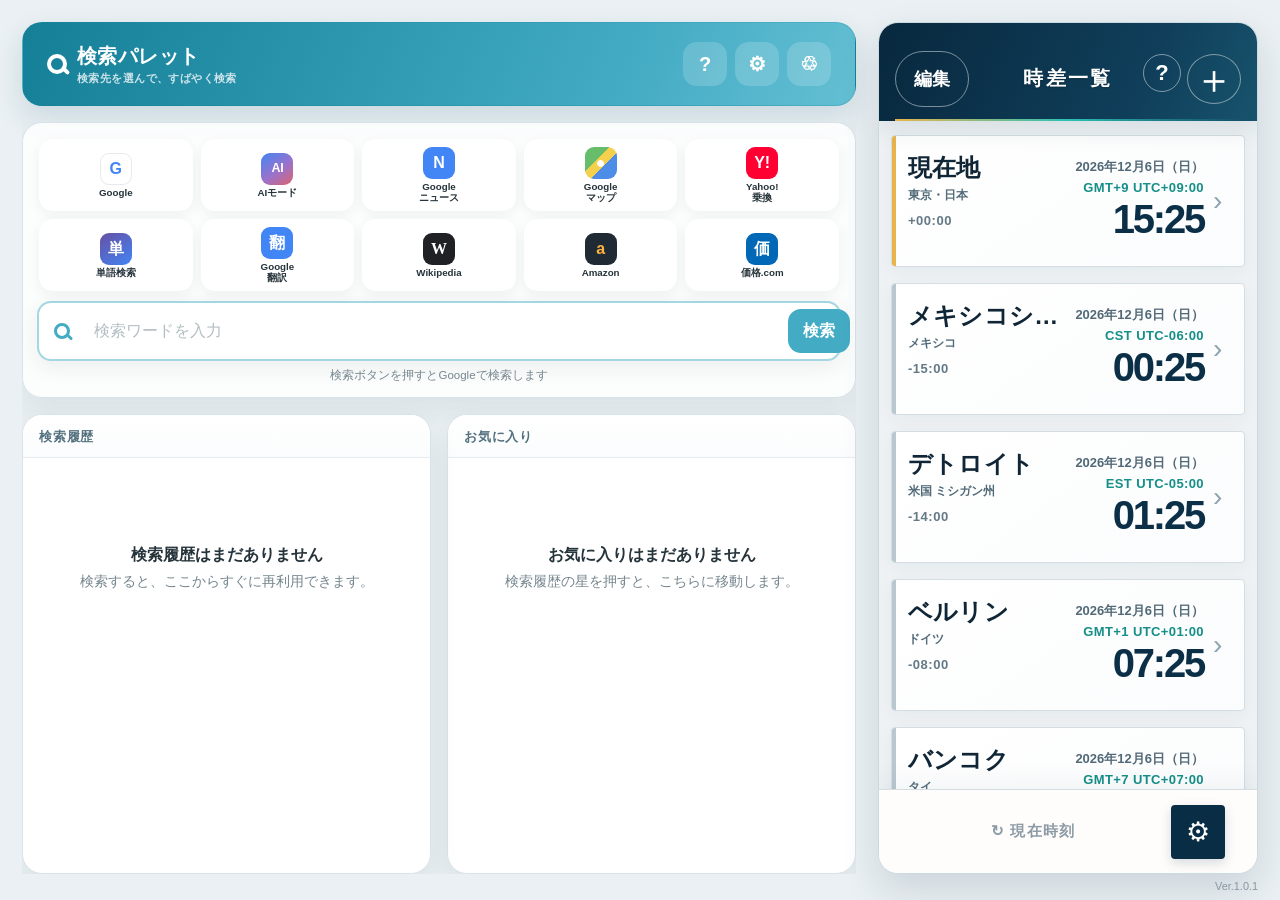
==== commit 53cf7639: "Add files via upload" ====
--- a/index.html
+++ b/index.html
@@ -104,6 +104,7 @@
         <iframe class="clock-frame" src="./world-clock.html" title="世界時差時計"></iframe>
       </aside>
       </div>
+      <footer class="version-footer" aria-label="アプリのバージョン">Ver.1.0.1</footer>
     </div>
 
     <dialog id="helpDialog">
@@ -119,7 +120,7 @@
       </div>
     </dialog>
 
-    <dialog id="stationDialog">
+    <dialog id="stationDialog" tabindex="-1">
       <form class="dialog-body" id="stationForm" method="dialog">
         <h2>普段使う駅の設定</h2>
         <p>Yahoo!乗換案内で出発駅として使用します。駅名を入力してください。</p>
--- a/styles.css
+++ b/styles.css
@@ -53,6 +53,13 @@
 .icon-button { width: 44px; height: 44px; border: 0; border-radius: 14px; color: white; background: rgba(255,255,255,.17); font-weight: 800; font-size: 1.25rem; cursor: pointer; }
 
 .workspace { min-width: 0; }
+.version-footer {
+  padding: 10px 14px calc(12px + env(safe-area-inset-bottom));
+  color: #87979f;
+  font-size: .68rem;
+  line-height: 1;
+  text-align: center;
+}
 main { padding: 14px; }
 .search-workspace { display: flex; flex-direction: column; gap: 14px; }
 .records-grid { min-width: 0; }
@@ -151,8 +158,9 @@
 
 @media (min-width: 1080px) {
   body { background: #eaf0f3; overflow: hidden; }
-  .app-shell { height: 100dvh; min-height: 720px; max-width: 1600px; padding: 22px; background: transparent; box-shadow: none; }
+  .app-shell { height: 100dvh; min-height: 720px; max-width: 1600px; padding: 22px 22px 6px; background: transparent; box-shadow: none; display: grid; grid-template-rows: minmax(0, 1fr) 16px; gap: 4px; }
   .workspace { height: 100%; min-height: 676px; display: grid; grid-template-columns: minmax(0, 1fr) clamp(380px, 27vw, 430px); grid-template-rows: 84px minmax(0, 1fr); gap: 16px 22px; padding: 0; }
+  .version-footer { padding: 0; line-height: 16px; text-align: right; }
   .app-header { grid-column: 1; grid-row: 1; min-height: 84px; padding: 16px 24px; border: 1px solid rgba(21,126,151,.22); border-radius: 20px; background: linear-gradient(112deg, #157f98, #43abc4 72%, #64bfd3); box-shadow: 0 12px 28px rgba(22,89,108,.15); }
   .brand { font-size: 1.28rem; }
   .search-workspace { grid-column: 1; grid-row: 2; min-width: 0; height: 100%; padding: 0; display: grid; grid-template-rows: auto minmax(0, 1fr); gap: 16px; overflow: hidden; }
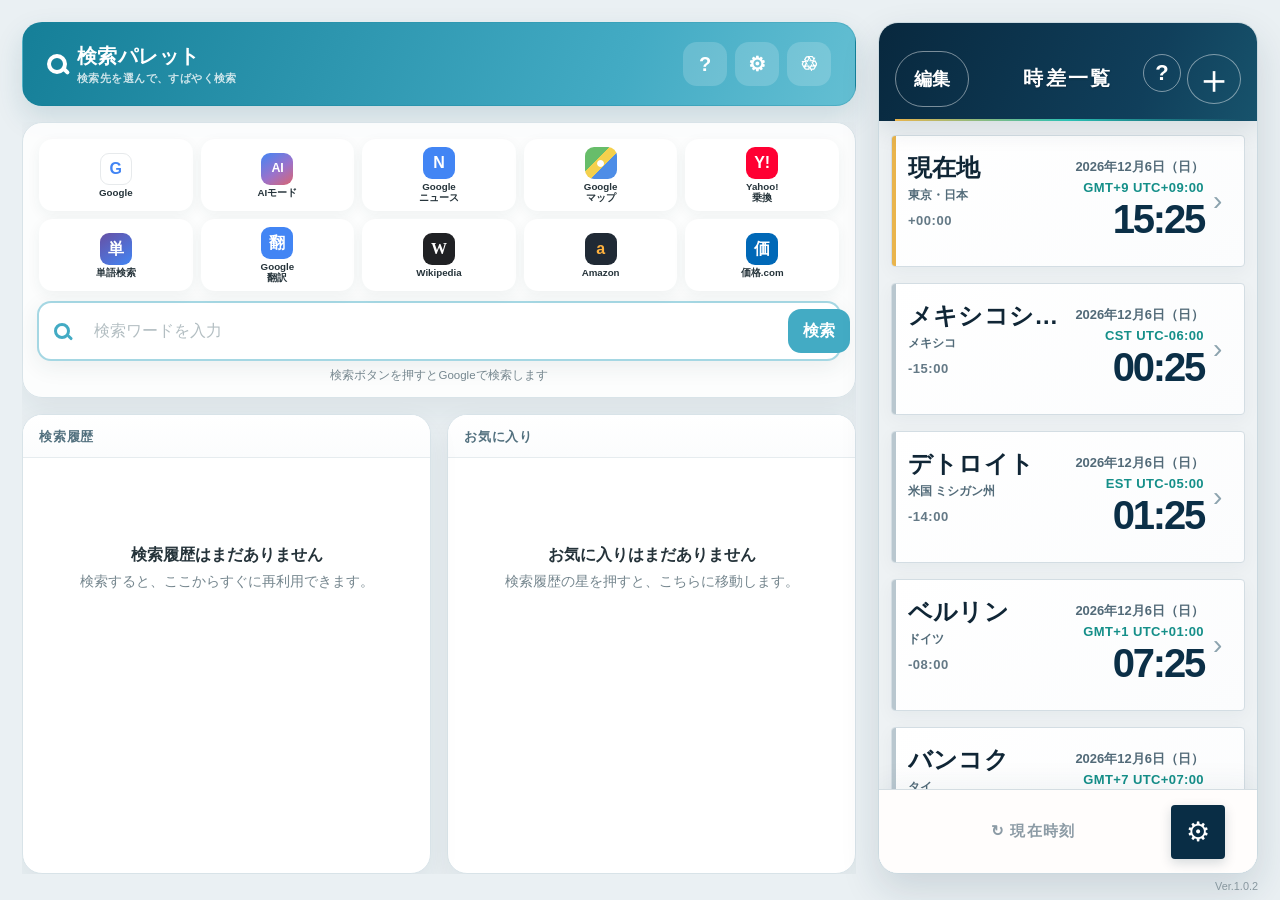
==== commit 0efe1465: "Add files via upload" ====
--- a/index.html
+++ b/index.html
@@ -104,7 +104,7 @@
         <iframe class="clock-frame" src="./world-clock.html" title="世界時差時計"></iframe>
       </aside>
       </div>
-      <footer class="version-footer" aria-label="アプリのバージョン">Ver.1.0.1</footer>
+      <footer class="version-footer" aria-label="アプリのバージョン">Ver.1.0.2</footer>
     </div>
 
     <dialog id="helpDialog">
@@ -125,7 +125,7 @@
         <h2>普段使う駅の設定</h2>
         <p>Yahoo!乗換案内で出発駅として使用します。駅名を入力してください。</p>
         <label class="station-label" for="stationInput">出発駅</label>
-        <input id="stationInput" class="station-input" type="text" placeholder="例：浜松" autocomplete="off" />
+        <input id="stationInput" class="station-input" type="text" placeholder="例：浜松" autocomplete="off" readonly />
         <div class="order-heading">
           <span>検索ボタンの並び順・表示</span>
           <button id="resetOrderButton" class="order-reset" type="button">初期順に戻す</button>
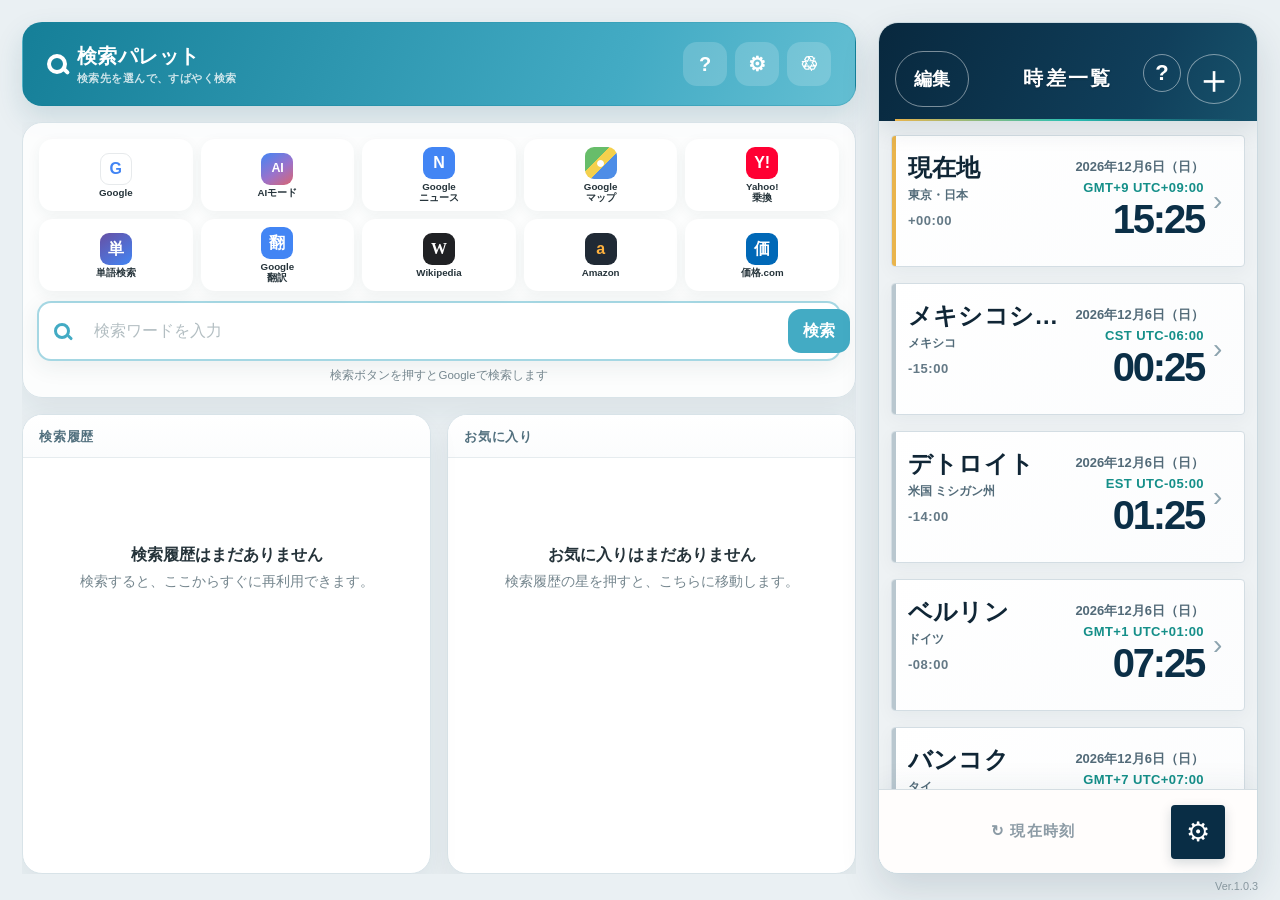
==== commit 9c4e45db: "Add files via upload" ====
--- a/index.html
+++ b/index.html
@@ -64,6 +64,12 @@
             <button class="service-button" type="button" data-service="kakaku">
               <span class="service-icon kakaku">価</span><span>価格.com</span>
             </button>
+            <button class="service-button" type="button" data-service="appleAppStore" hidden>
+              <span class="service-icon apple-app-store">A</span><span>App Store<br />検索</span>
+            </button>
+            <button class="service-button" type="button" data-service="appleMaps" hidden>
+              <span class="service-icon apple-maps">マ</span><span>iPhone<br />マップ</span>
+            </button>
           </div>
 
           <form class="search-form" id="searchForm">
@@ -104,7 +110,7 @@
         <iframe class="clock-frame" src="./world-clock.html" title="世界時差時計"></iframe>
       </aside>
       </div>
-      <footer class="version-footer" aria-label="アプリのバージョン">Ver.1.0.2</footer>
+      <footer class="version-footer" aria-label="アプリのバージョン">Ver.1.0.3</footer>
     </div>
 
     <dialog id="helpDialog">
--- a/styles.css
+++ b/styles.css
@@ -102,6 +102,8 @@
 .service-icon.yahoo-transit { background: #ff0033; font-size: 1rem; }
 .service-icon.amazon { background: #202a35; color: #ffb23e; }
 .service-icon.kakaku { background: #0068b7; }
+.service-icon.apple-app-store { background: linear-gradient(145deg, #14b6f1, #0879e8); }
+.service-icon.apple-maps { background: linear-gradient(145deg, #62bc6a, #2c8f50); }
 
 .search-form { display: grid; grid-template-columns: 32px minmax(0, 1fr) 38px auto; align-items: center; gap: 6px; min-width: 0; min-height: 58px; padding: 6px 7px 6px 15px; background: var(--surface); border: 2px solid transparent; border-radius: 18px; box-shadow: 0 6px 22px rgba(36,61,70,.08); }
 .search-form:focus-within { border-color: rgba(67,171,196,.48); }
